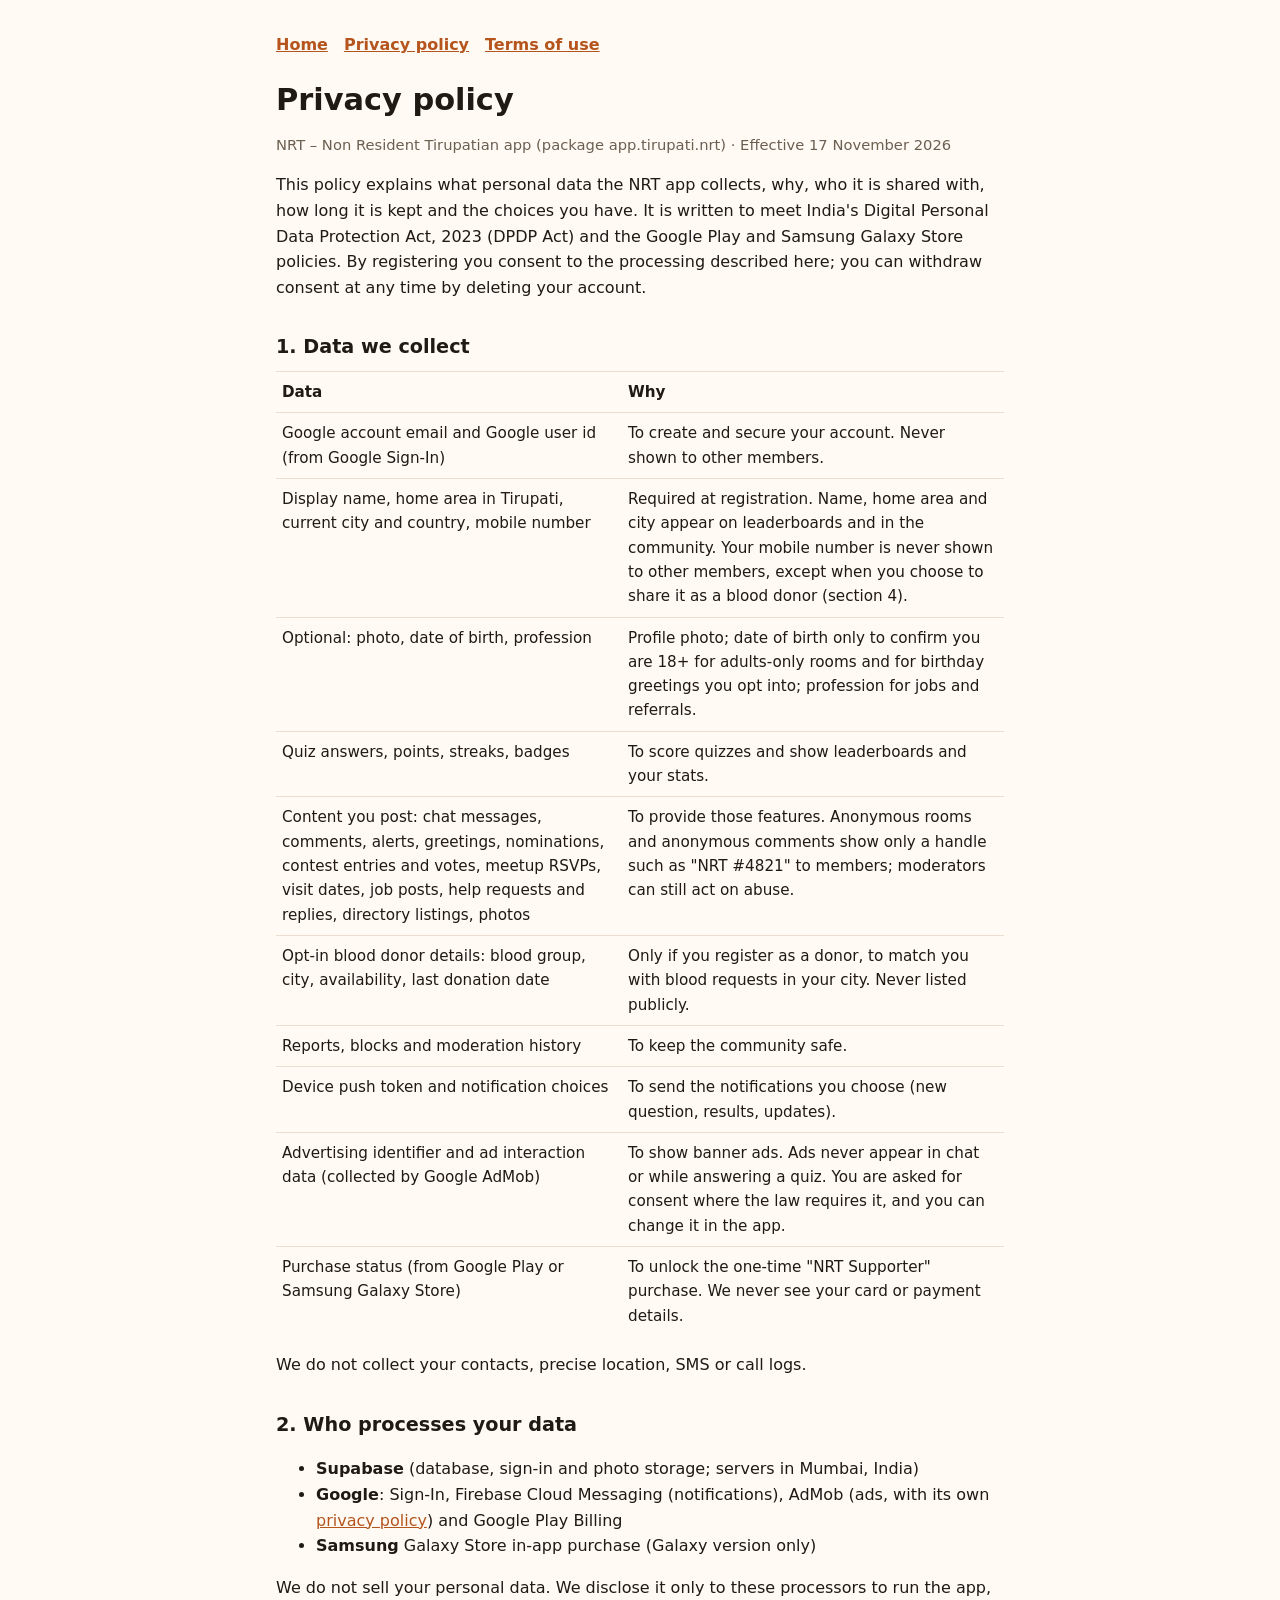
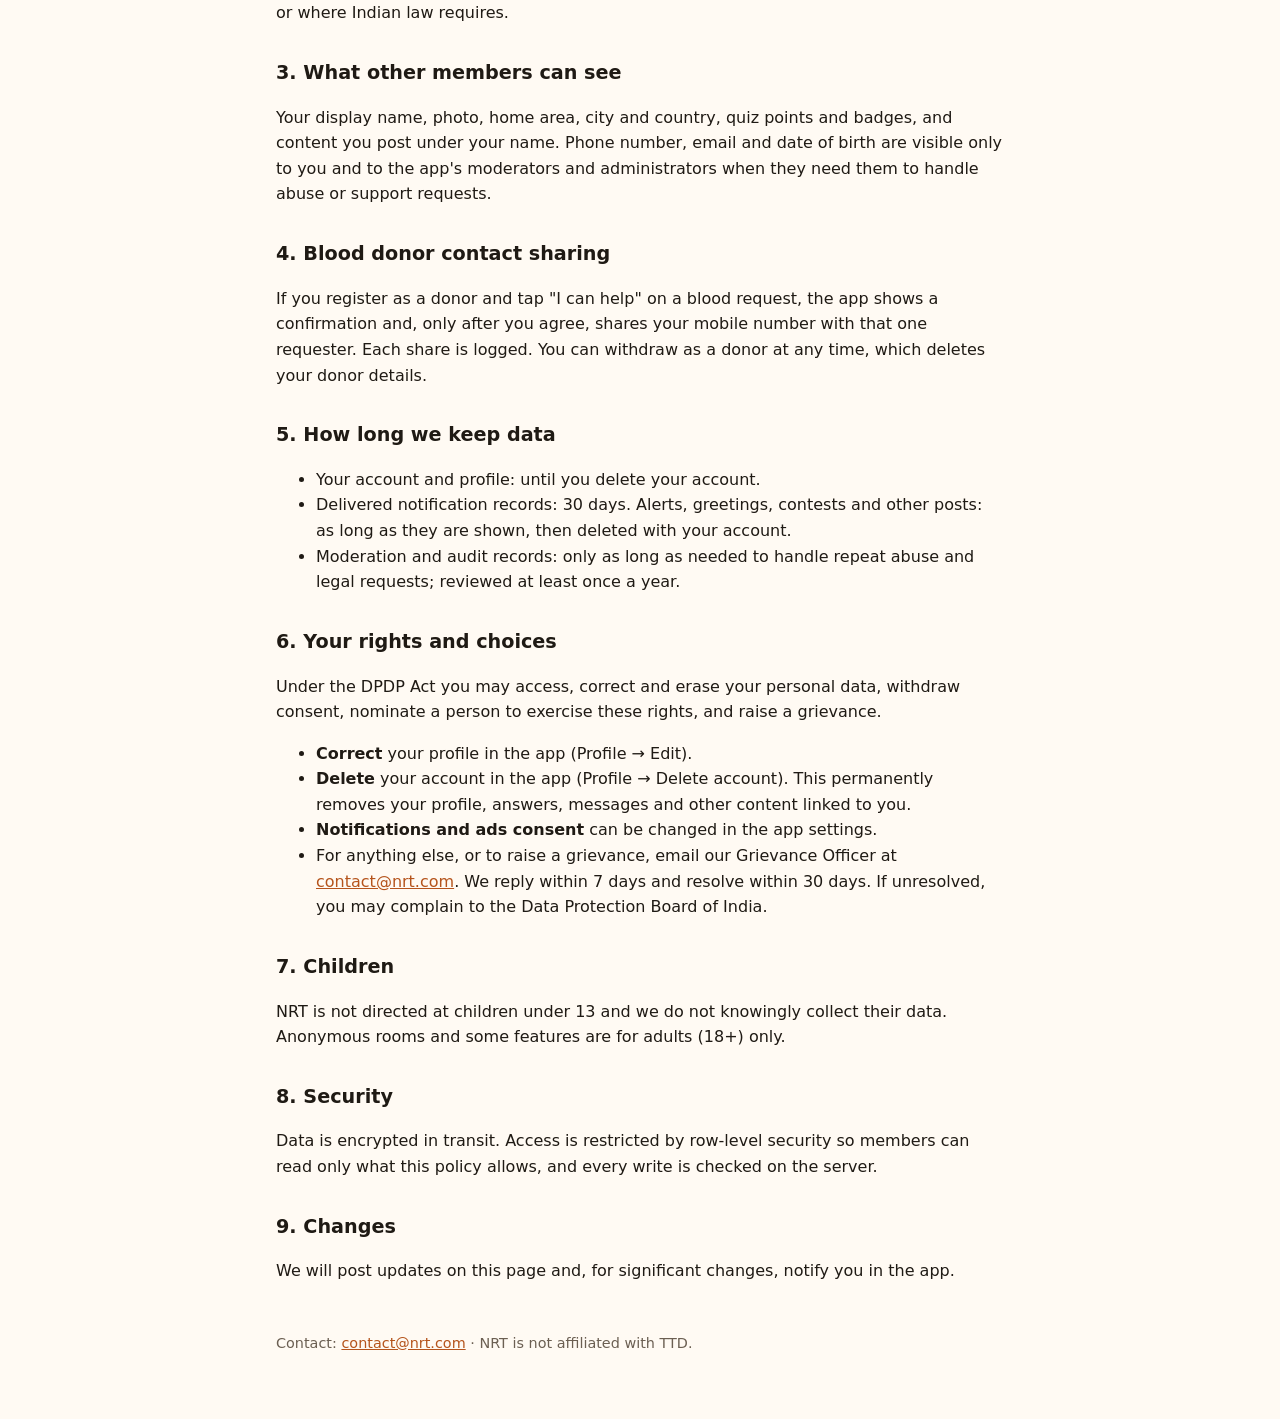
==== privacy.html @ 675ed85e "NRT public pages: home, privacy policy, terms of use Co-Authored-By: Claude Opus 5.5 <noreply@anthro" ====
<!doctype html><html lang="en"><head><meta charset="utf-8"><meta name="viewport" content="width=device-width,initial-scale=1">
<title>NRT Privacy Policy</title><link rel="stylesheet" href="style.css"></head><body><main>
<nav><a href="./">Home</a><a href="privacy.html">Privacy policy</a><a href="terms.html">Terms of use</a></nav>
<h1>Privacy policy</h1><p class="muted">NRT – Non Resident Tirupatian app (package app.tirupati.nrt) · Effective 17 November 2026</p>
<p>This policy explains what personal data the NRT app collects, why, who it is shared with, how long it is kept and the choices you have. It is written to meet India's Digital Personal Data Protection Act, 2023 (DPDP Act) and the Google Play and Samsung Galaxy Store policies. By registering you consent to the processing described here; you can withdraw consent at any time by deleting your account.</p>

<h2>1. Data we collect</h2><table>
<tr><th>Data</th><th>Why</th></tr>
<tr><td>Google account email and Google user id (from Google Sign-In)</td><td>To create and secure your account. Never shown to other members.</td></tr>
<tr><td>Display name, home area in Tirupati, current city and country, mobile number</td><td>Required at registration. Name, home area and city appear on leaderboards and in the community. Your mobile number is never shown to other members, except when you choose to share it as a blood donor (section 4).</td></tr>
<tr><td>Optional: photo, date of birth, profession</td><td>Profile photo; date of birth only to confirm you are 18+ for adults-only rooms and for birthday greetings you opt into; profession for jobs and referrals.</td></tr>
<tr><td>Quiz answers, points, streaks, badges</td><td>To score quizzes and show leaderboards and your stats.</td></tr>
<tr><td>Content you post: chat messages, comments, alerts, greetings, nominations, contest entries and votes, meetup RSVPs, visit dates, job posts, help requests and replies, directory listings, photos</td><td>To provide those features. Anonymous rooms and anonymous comments show only a handle such as "NRT #4821" to members; moderators can still act on abuse.</td></tr>
<tr><td>Opt-in blood donor details: blood group, city, availability, last donation date</td><td>Only if you register as a donor, to match you with blood requests in your city. Never listed publicly.</td></tr>
<tr><td>Reports, blocks and moderation history</td><td>To keep the community safe.</td></tr>
<tr><td>Device push token and notification choices</td><td>To send the notifications you choose (new question, results, updates).</td></tr>
<tr><td>Advertising identifier and ad interaction data (collected by Google AdMob)</td><td>To show banner ads. Ads never appear in chat or while answering a quiz. You are asked for consent where the law requires it, and you can change it in the app.</td></tr>
<tr><td>Purchase status (from Google Play or Samsung Galaxy Store)</td><td>To unlock the one-time "NRT Supporter" purchase. We never see your card or payment details.</td></tr></table>
<p>We do not collect your contacts, precise location, SMS or call logs.</p>

<h2>2. Who processes your data</h2><ul>
<li><b>Supabase</b> (database, sign-in and photo storage; servers in Mumbai, India)</li>
<li><b>Google</b>: Sign-In, Firebase Cloud Messaging (notifications), AdMob (ads, with its own <a href="https://policies.google.com/privacy">privacy policy</a>) and Google Play Billing</li>
<li><b>Samsung</b> Galaxy Store in-app purchase (Galaxy version only)</li></ul>
<p>We do not sell your personal data. We disclose it only to these processors to run the app, or where Indian law requires.</p>

<h2>3. What other members can see</h2>
<p>Your display name, photo, home area, city and country, quiz points and badges, and content you post under your name. Phone number, email and date of birth are visible only to you and to the app's moderators and administrators when they need them to handle abuse or support requests.</p>

<h2>4. Blood donor contact sharing</h2>
<p>If you register as a donor and tap "I can help" on a blood request, the app shows a confirmation and, only after you agree, shares your mobile number with that one requester. Each share is logged. You can withdraw as a donor at any time, which deletes your donor details.</p>

<h2>5. How long we keep data</h2><ul>
<li>Your account and profile: until you delete your account.</li>
<li>Delivered notification records: 30 days. Alerts, greetings, contests and other posts: as long as they are shown, then deleted with your account.</li>
<li>Moderation and audit records: only as long as needed to handle repeat abuse and legal requests; reviewed at least once a year.</li></ul>

<h2>6. Your rights and choices</h2>
<p>Under the DPDP Act you may access, correct and erase your personal data, withdraw consent, nominate a person to exercise these rights, and raise a grievance.</p><ul>
<li><b>Correct</b> your profile in the app (Profile → Edit).</li>
<li><b>Delete</b> your account in the app (Profile → Delete account). This permanently removes your profile, answers, messages and other content linked to you.</li>
<li><b>Notifications and ads consent</b> can be changed in the app settings.</li>
<li>For anything else, or to raise a grievance, email our Grievance Officer at <a href="mailto:contact@nrt.com">contact@nrt.com</a>. We reply within 7 days and resolve within 30 days. If unresolved, you may complain to the Data Protection Board of India.</li></ul>

<h2>7. Children</h2>
<p>NRT is not directed at children under 13 and we do not knowingly collect their data. Anonymous rooms and some features are for adults (18+) only.</p>

<h2>8. Security</h2>
<p>Data is encrypted in transit. Access is restricted by row-level security so members can read only what this policy allows, and every write is checked on the server.</p>

<h2>9. Changes</h2>
<p>We will post updates on this page and, for significant changes, notify you in the app.</p>
<footer>Contact: <a href="mailto:contact@nrt.com">contact@nrt.com</a> · NRT is not affiliated with TTD.</footer></main></body></html>
---- style.css ----
:root{--bg:#fffaf3;--fg:#1f1a14;--muted:#6b5f52;--accent:#b5541c;--card:#ffffff;--line:#eadfce}
@media (prefers-color-scheme:dark){:root{--bg:#17130f;--fg:#f3ece3;--muted:#b3a696;--accent:#f0965a;--card:#211b15;--line:#3a3027}}
*{box-sizing:border-box}body{margin:0;background:var(--bg);color:var(--fg);font:16px/1.6 system-ui,-apple-system,"Segoe UI",Roboto,"Noto Sans Telugu",sans-serif}
main{max-width:760px;margin:0 auto;padding:32px 16px 64px}h1{font-size:1.9rem;line-height:1.2;margin:0 0 4px}h2{font-size:1.2rem;margin:32px 0 8px}
p,li{color:var(--fg)}.muted{color:var(--muted);font-size:.92rem}a{color:var(--accent)}nav{display:flex;gap:16px;flex-wrap:wrap;margin-bottom:24px;font-weight:600}
.card{background:var(--card);border:1px solid var(--line);border-radius:12px;padding:16px 20px;margin:16px 0}table{border-collapse:collapse;width:100%;font-size:.95rem}
td,th{border-top:1px solid var(--line);padding:8px 6px;text-align:left;vertical-align:top}footer{margin-top:48px;color:var(--muted);font-size:.9rem}
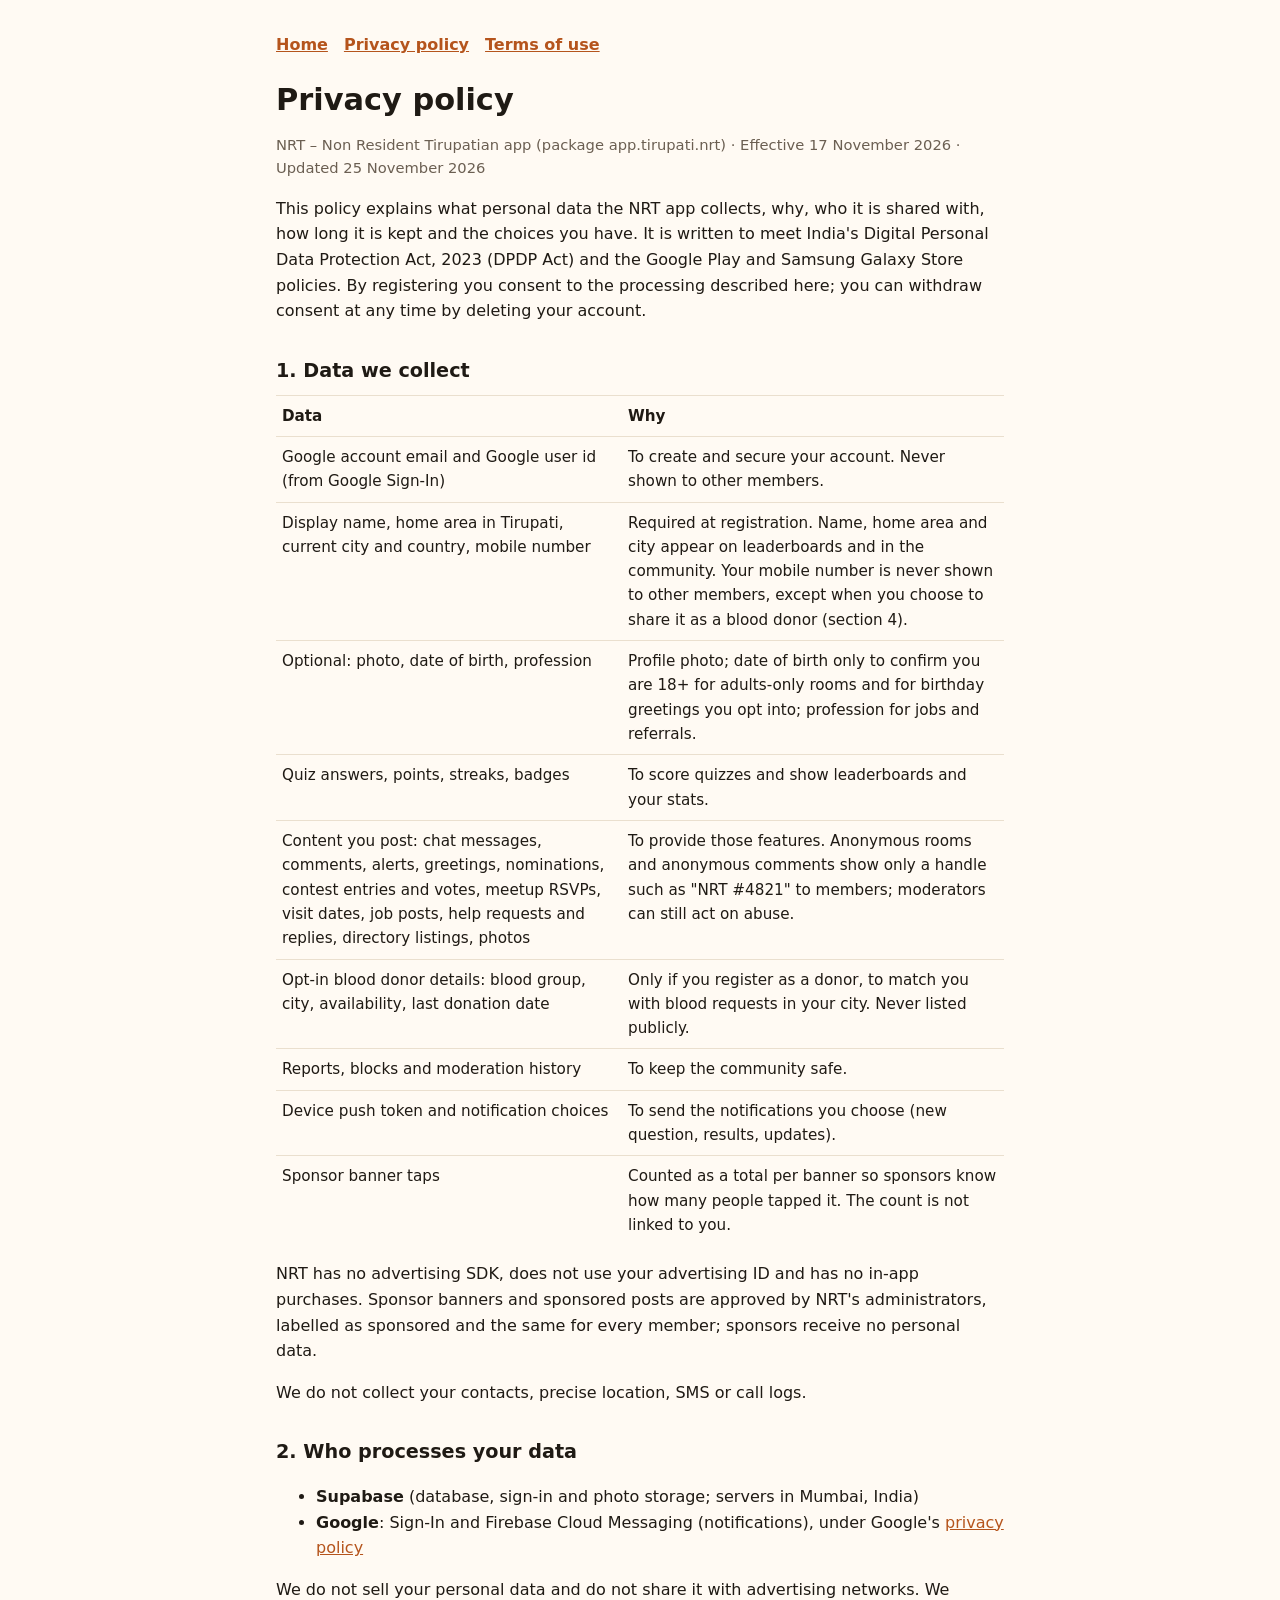
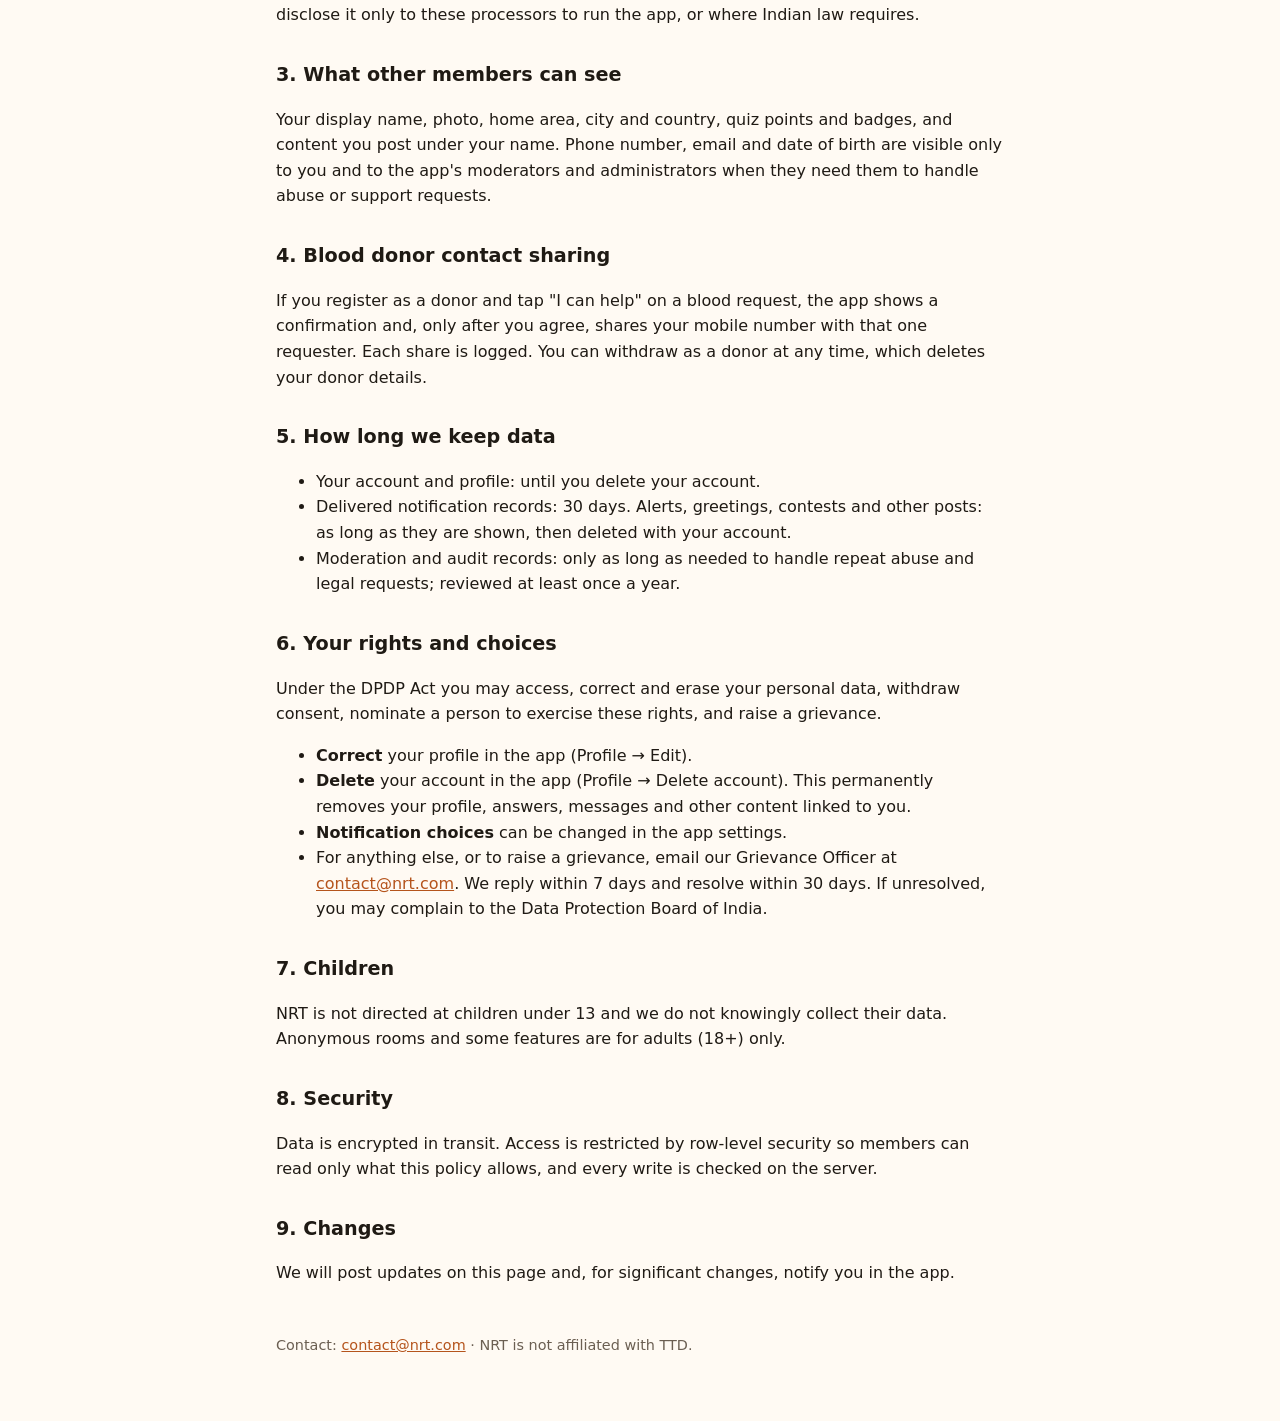
==== commit 48e8682f: "Privacy and terms: no AdMob, no in-app purchases (owner decision 2026-11-25) The app no longer conta" ====
--- a/privacy.html
+++ b/privacy.html
@@ -1,7 +1,7 @@
 <!doctype html><html lang="en"><head><meta charset="utf-8"><meta name="viewport" content="width=device-width,initial-scale=1">
 <title>NRT Privacy Policy</title><link rel="stylesheet" href="style.css"></head><body><main>
 <nav><a href="./">Home</a><a href="privacy.html">Privacy policy</a><a href="terms.html">Terms of use</a></nav>
-<h1>Privacy policy</h1><p class="muted">NRT – Non Resident Tirupatian app (package app.tirupati.nrt) · Effective 17 November 2026</p>
+<h1>Privacy policy</h1><p class="muted">NRT – Non Resident Tirupatian app (package app.tirupati.nrt) · Effective 17 November 2026 · Updated 25 November 2026</p>
 <p>This policy explains what personal data the NRT app collects, why, who it is shared with, how long it is kept and the choices you have. It is written to meet India's Digital Personal Data Protection Act, 2023 (DPDP Act) and the Google Play and Samsung Galaxy Store policies. By registering you consent to the processing described here; you can withdraw consent at any time by deleting your account.</p>
 
 <h2>1. Data we collect</h2><table>
@@ -14,15 +14,14 @@
 <tr><td>Opt-in blood donor details: blood group, city, availability, last donation date</td><td>Only if you register as a donor, to match you with blood requests in your city. Never listed publicly.</td></tr>
 <tr><td>Reports, blocks and moderation history</td><td>To keep the community safe.</td></tr>
 <tr><td>Device push token and notification choices</td><td>To send the notifications you choose (new question, results, updates).</td></tr>
-<tr><td>Advertising identifier and ad interaction data (collected by Google AdMob)</td><td>To show banner ads. Ads never appear in chat or while answering a quiz. You are asked for consent where the law requires it, and you can change it in the app.</td></tr>
-<tr><td>Purchase status (from Google Play or Samsung Galaxy Store)</td><td>To unlock the one-time "NRT Supporter" purchase. We never see your card or payment details.</td></tr></table>
+<tr><td>Sponsor banner taps</td><td>Counted as a total per banner so sponsors know how many people tapped it. The count is not linked to you.</td></tr></table>
+<p>NRT has no advertising SDK, does not use your advertising ID and has no in-app purchases. Sponsor banners and sponsored posts are approved by NRT's administrators, labelled as sponsored and the same for every member; sponsors receive no personal data.</p>
 <p>We do not collect your contacts, precise location, SMS or call logs.</p>
 
 <h2>2. Who processes your data</h2><ul>
 <li><b>Supabase</b> (database, sign-in and photo storage; servers in Mumbai, India)</li>
-<li><b>Google</b>: Sign-In, Firebase Cloud Messaging (notifications), AdMob (ads, with its own <a href="https://policies.google.com/privacy">privacy policy</a>) and Google Play Billing</li>
-<li><b>Samsung</b> Galaxy Store in-app purchase (Galaxy version only)</li></ul>
-<p>We do not sell your personal data. We disclose it only to these processors to run the app, or where Indian law requires.</p>
+<li><b>Google</b>: Sign-In and Firebase Cloud Messaging (notifications), under Google's <a href="https://policies.google.com/privacy">privacy policy</a></li></ul>
+<p>We do not sell your personal data and do not share it with advertising networks. We disclose it only to these processors to run the app, or where Indian law requires.</p>
 
 <h2>3. What other members can see</h2>
 <p>Your display name, photo, home area, city and country, quiz points and badges, and content you post under your name. Phone number, email and date of birth are visible only to you and to the app's moderators and administrators when they need them to handle abuse or support requests.</p>
@@ -39,7 +38,7 @@
 <p>Under the DPDP Act you may access, correct and erase your personal data, withdraw consent, nominate a person to exercise these rights, and raise a grievance.</p><ul>
 <li><b>Correct</b> your profile in the app (Profile → Edit).</li>
 <li><b>Delete</b> your account in the app (Profile → Delete account). This permanently removes your profile, answers, messages and other content linked to you.</li>
-<li><b>Notifications and ads consent</b> can be changed in the app settings.</li>
+<li><b>Notification choices</b> can be changed in the app settings.</li>
 <li>For anything else, or to raise a grievance, email our Grievance Officer at <a href="mailto:contact@nrt.com">contact@nrt.com</a>. We reply within 7 days and resolve within 30 days. If unresolved, you may complain to the Data Protection Board of India.</li></ul>
 
 <h2>7. Children</h2>
